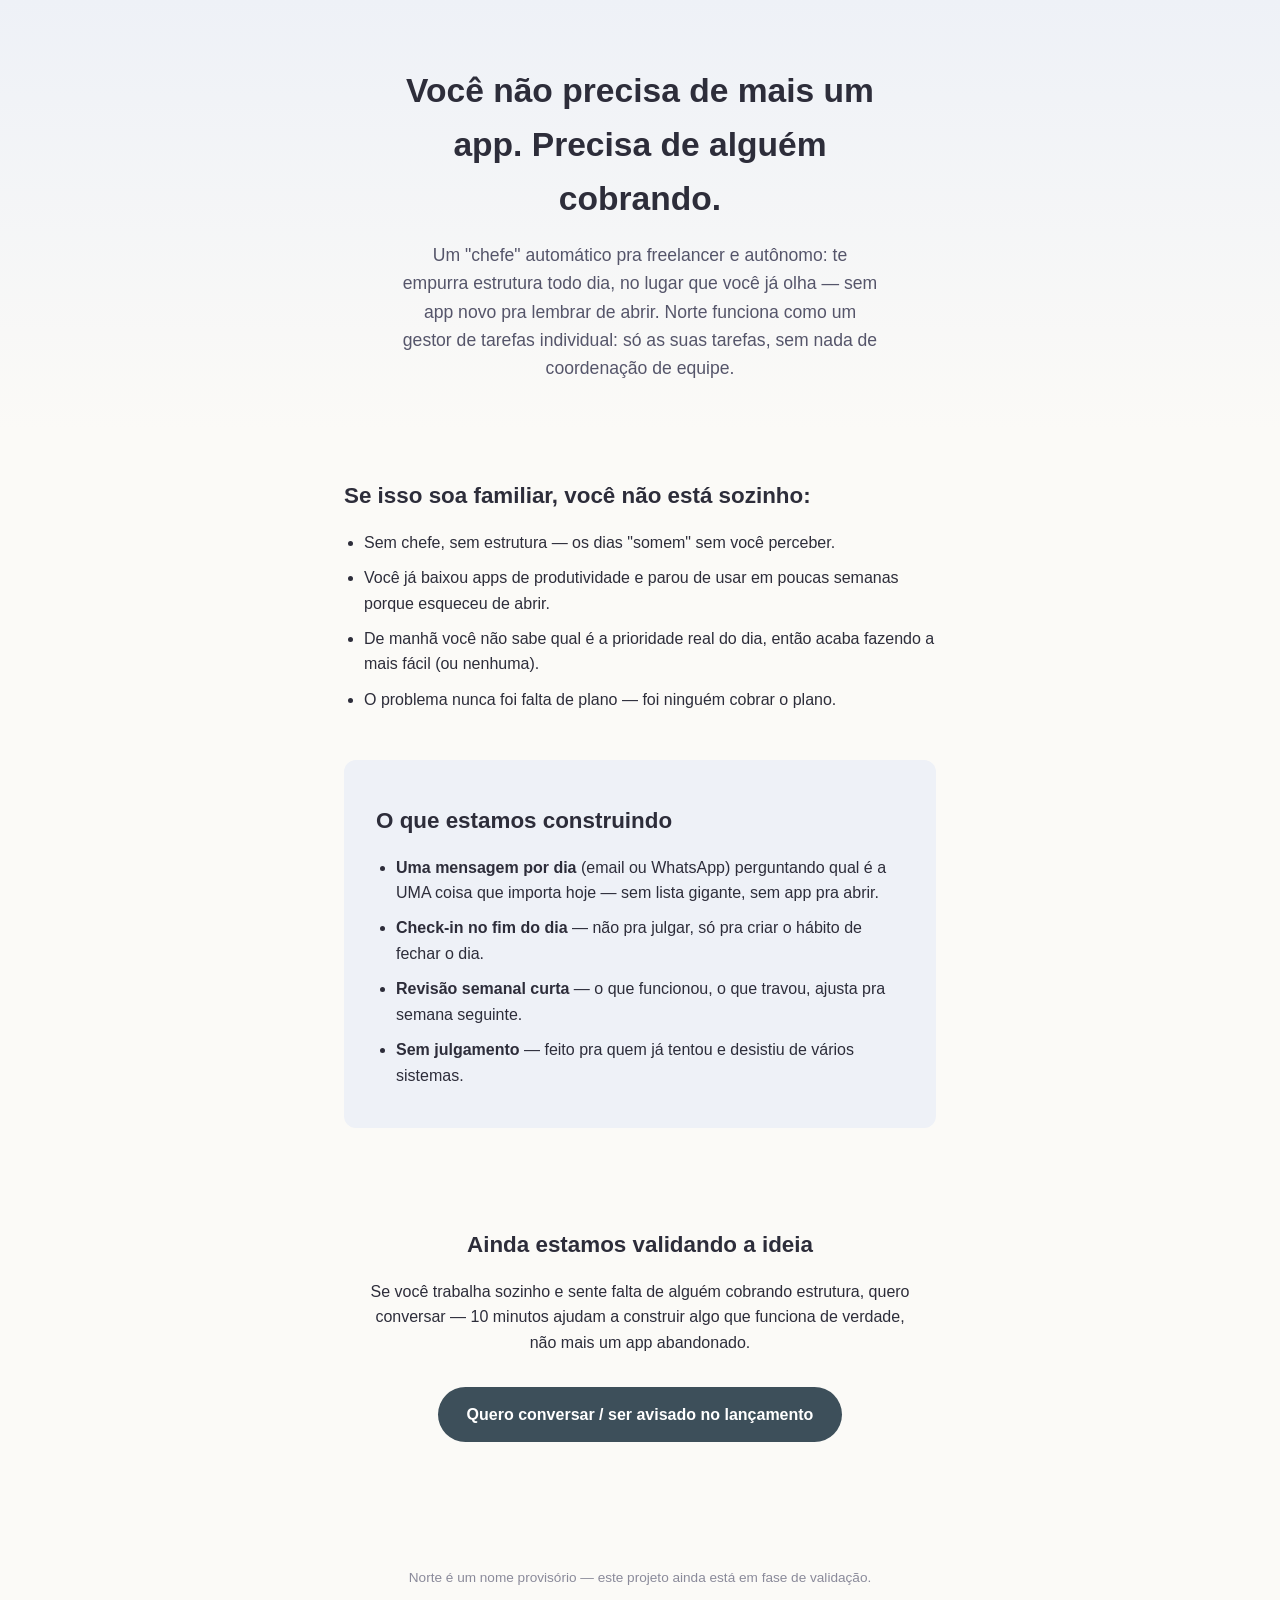
==== produto-funcao-executiva/landing/index.html @ ff8ef8bf "Revert standalone label, explain individual-task-manager framing in copy Per feedback, dropped the s" ====
<!DOCTYPE html>
<html lang="pt-br">
<head>
  <meta charset="UTF-8">
  <meta name="viewport" content="width=device-width, initial-scale=1.0">
  <title>Norte — estrutura diária pra quem trabalha sozinho</title>
  <link rel="stylesheet" href="style.css">
</head>
<body>

  <header>
    <h1>Você não precisa de mais um app. Precisa de alguém cobrando.</h1>
    <p class="subtitulo">
      Um "chefe" automático pra freelancer e autônomo: te empurra estrutura
      todo dia, no lugar que você já olha — sem app novo pra lembrar de abrir.
      Norte funciona como um gestor de tarefas individual: só as suas
      tarefas, sem nada de coordenação de equipe.
    </p>
  </header>

  <main>
    <section class="problema">
      <h2>Se isso soa familiar, você não está sozinho:</h2>
      <ul>
        <li>Sem chefe, sem estrutura — os dias "somem" sem você perceber.</li>
        <li>Você já baixou apps de produtividade e parou de usar em poucas semanas porque esqueceu de abrir.</li>
        <li>De manhã você não sabe qual é a prioridade real do dia, então acaba fazendo a mais fácil (ou nenhuma).</li>
        <li>O problema nunca foi falta de plano — foi ninguém cobrar o plano.</li>
      </ul>
    </section>

    <section class="solucao">
      <h2>O que estamos construindo</h2>
      <ul>
        <li><strong>Uma mensagem por dia</strong> (email ou WhatsApp) perguntando qual é a UMA coisa que importa hoje — sem lista gigante, sem app pra abrir.</li>
        <li><strong>Check-in no fim do dia</strong> — não pra julgar, só pra criar o hábito de fechar o dia.</li>
        <li><strong>Revisão semanal curta</strong> — o que funcionou, o que travou, ajusta pra semana seguinte.</li>
        <li><strong>Sem julgamento</strong> — feito pra quem já tentou e desistiu de vários sistemas.</li>
      </ul>
    </section>

    <section class="cta">
      <h2>Ainda estamos validando a ideia</h2>
      <p>
        Se você trabalha sozinho e sente falta de alguém cobrando estrutura,
        quero conversar — 10 minutos ajudam a construir algo que funciona de
        verdade, não mais um app abandonado.
      </p>
      <a class="botao" href="mailto:jose.augusto450@icloud.com?subject=Quero%20testar%20o%20Norte&body=Oi!%20Isso%20descreve%20meu%20problema%20com%20estrutura%20no%20trabalho...">
        Quero conversar / ser avisado no lançamento
      </a>
    </section>
  </main>

  <footer>
    <p>Norte é um nome provisório — este projeto ainda está em fase de validação.</p>
  </footer>

</body>
</html>
---- produto-funcao-executiva/landing/style.css ----
* {
  box-sizing: border-box;
}

body {
  margin: 0;
  font-family: -apple-system, BlinkMacSystemFont, "Segoe UI", Roboto, sans-serif;
  color: #2d2d3a;
  background-color: #fbfaf7;
  line-height: 1.6;
}

header {
  padding: 4rem 1.5rem 3rem;
  text-align: center;
  background: linear-gradient(180deg, #eef1f7 0%, #fbfaf7 100%);
}

header h1 {
  font-size: 2.1rem;
  max-width: 34rem;
  margin: 0 auto 1rem;
}

.subtitulo {
  max-width: 30rem;
  margin: 0 auto;
  font-size: 1.1rem;
  color: #55556a;
}

main {
  max-width: 40rem;
  margin: 0 auto;
  padding: 0 1.5rem;
}

section {
  margin: 3rem 0;
}

h2 {
  font-size: 1.4rem;
  margin-bottom: 1rem;
}

ul {
  padding-left: 1.25rem;
}

li {
  margin-bottom: 0.6rem;
}

.solucao {
  background-color: #eef1f7;
  padding: 1.5rem 2rem;
  border-radius: 12px;
}

.cta {
  text-align: center;
  padding: 2rem 1rem;
}

.botao {
  display: inline-block;
  margin-top: 1rem;
  padding: 0.9rem 1.8rem;
  background-color: #3d4f5a;
  color: #fff;
  text-decoration: none;
  border-radius: 999px;
  font-weight: 600;
}

.botao:hover {
  background-color: #2d3a44;
}

footer {
  text-align: center;
  padding: 2rem 1.5rem 3rem;
  font-size: 0.85rem;
  color: #8a8a9a;
}
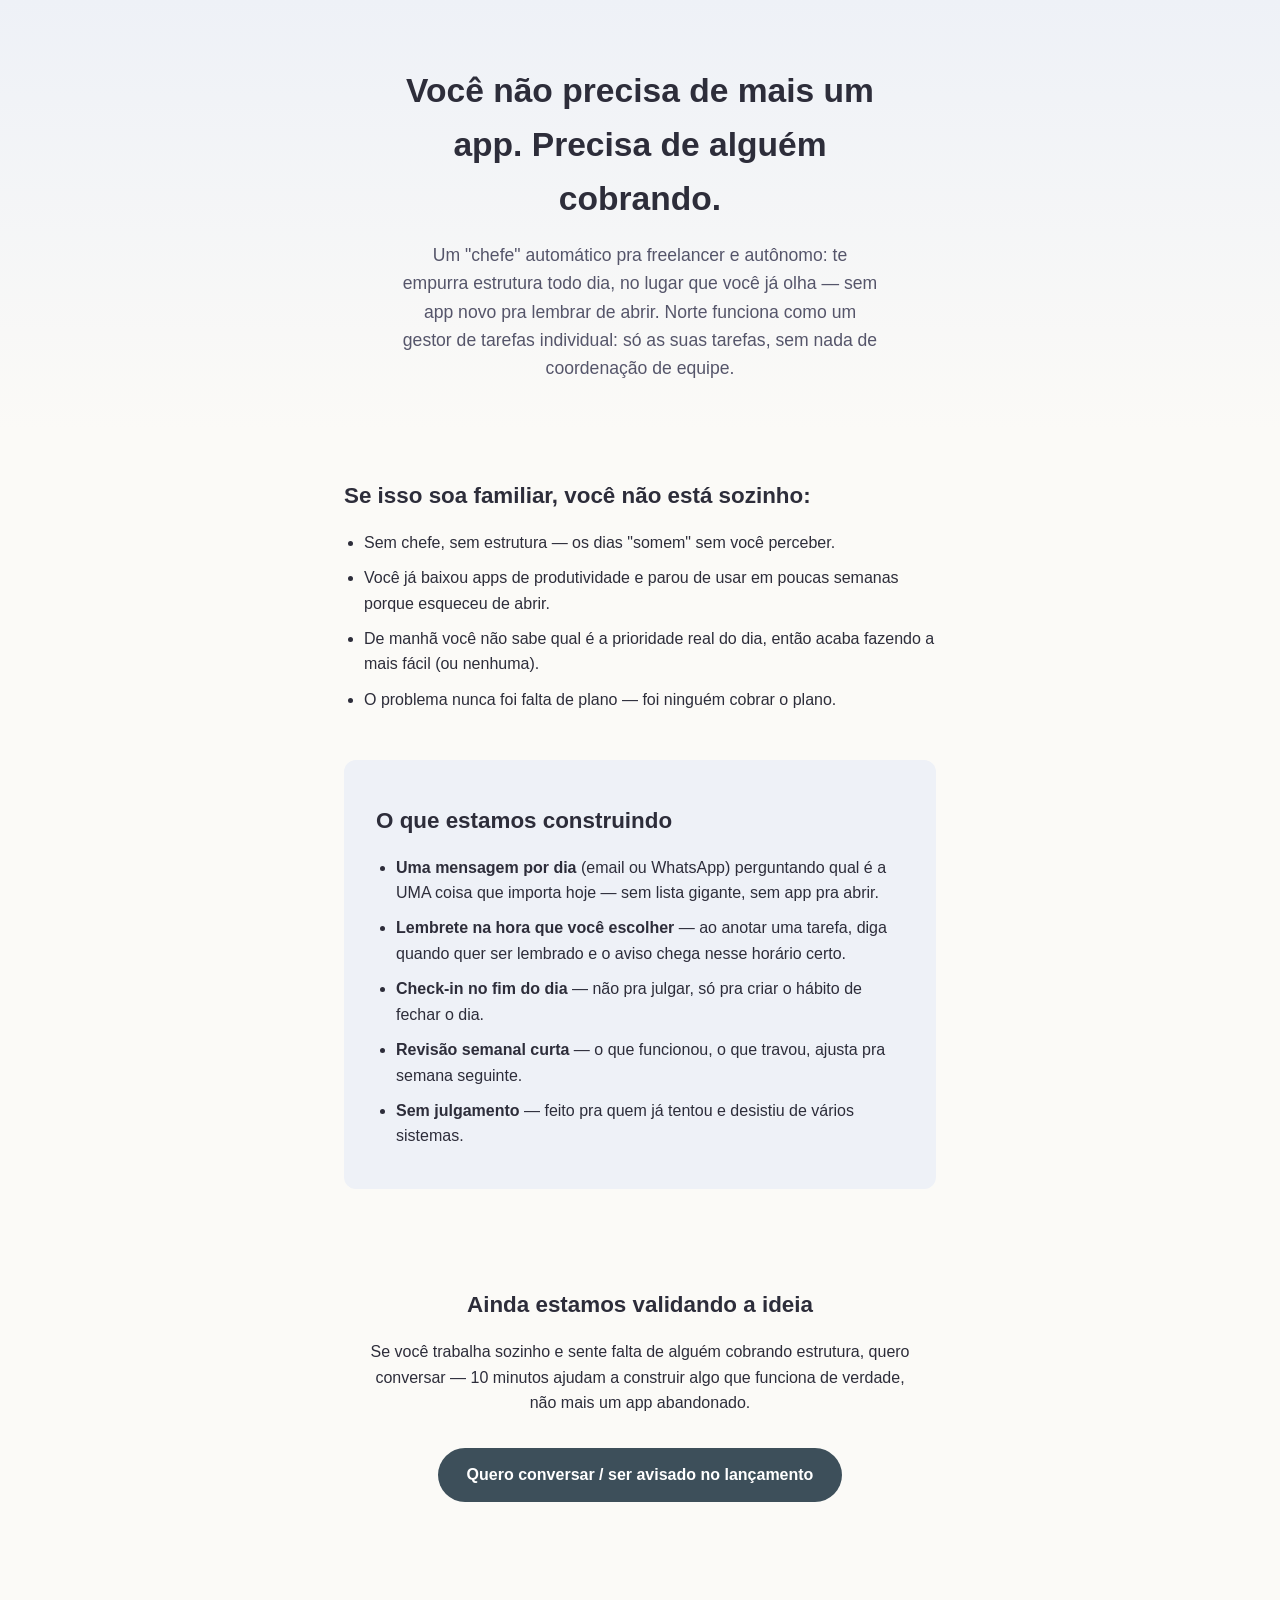
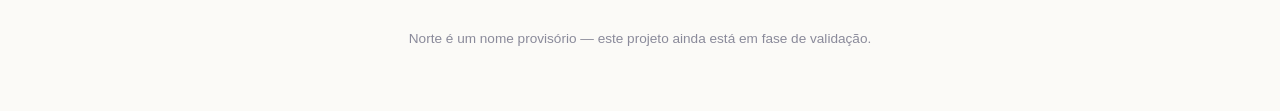
==== commit b3ca06f5: "Add user-defined reminder time per task Co-Authored-By: Claude Sonnet 5 <noreply@anthropic.com>" ====
--- a/produto-funcao-executiva/landing/index.html
+++ b/produto-funcao-executiva/landing/index.html
@@ -33,6 +33,7 @@
       <h2>O que estamos construindo</h2>
       <ul>
         <li><strong>Uma mensagem por dia</strong> (email ou WhatsApp) perguntando qual é a UMA coisa que importa hoje — sem lista gigante, sem app pra abrir.</li>
+        <li><strong>Lembrete na hora que você escolher</strong> — ao anotar uma tarefa, diga quando quer ser lembrado e o aviso chega nesse horário certo.</li>
         <li><strong>Check-in no fim do dia</strong> — não pra julgar, só pra criar o hábito de fechar o dia.</li>
         <li><strong>Revisão semanal curta</strong> — o que funcionou, o que travou, ajusta pra semana seguinte.</li>
         <li><strong>Sem julgamento</strong> — feito pra quem já tentou e desistiu de vários sistemas.</li>
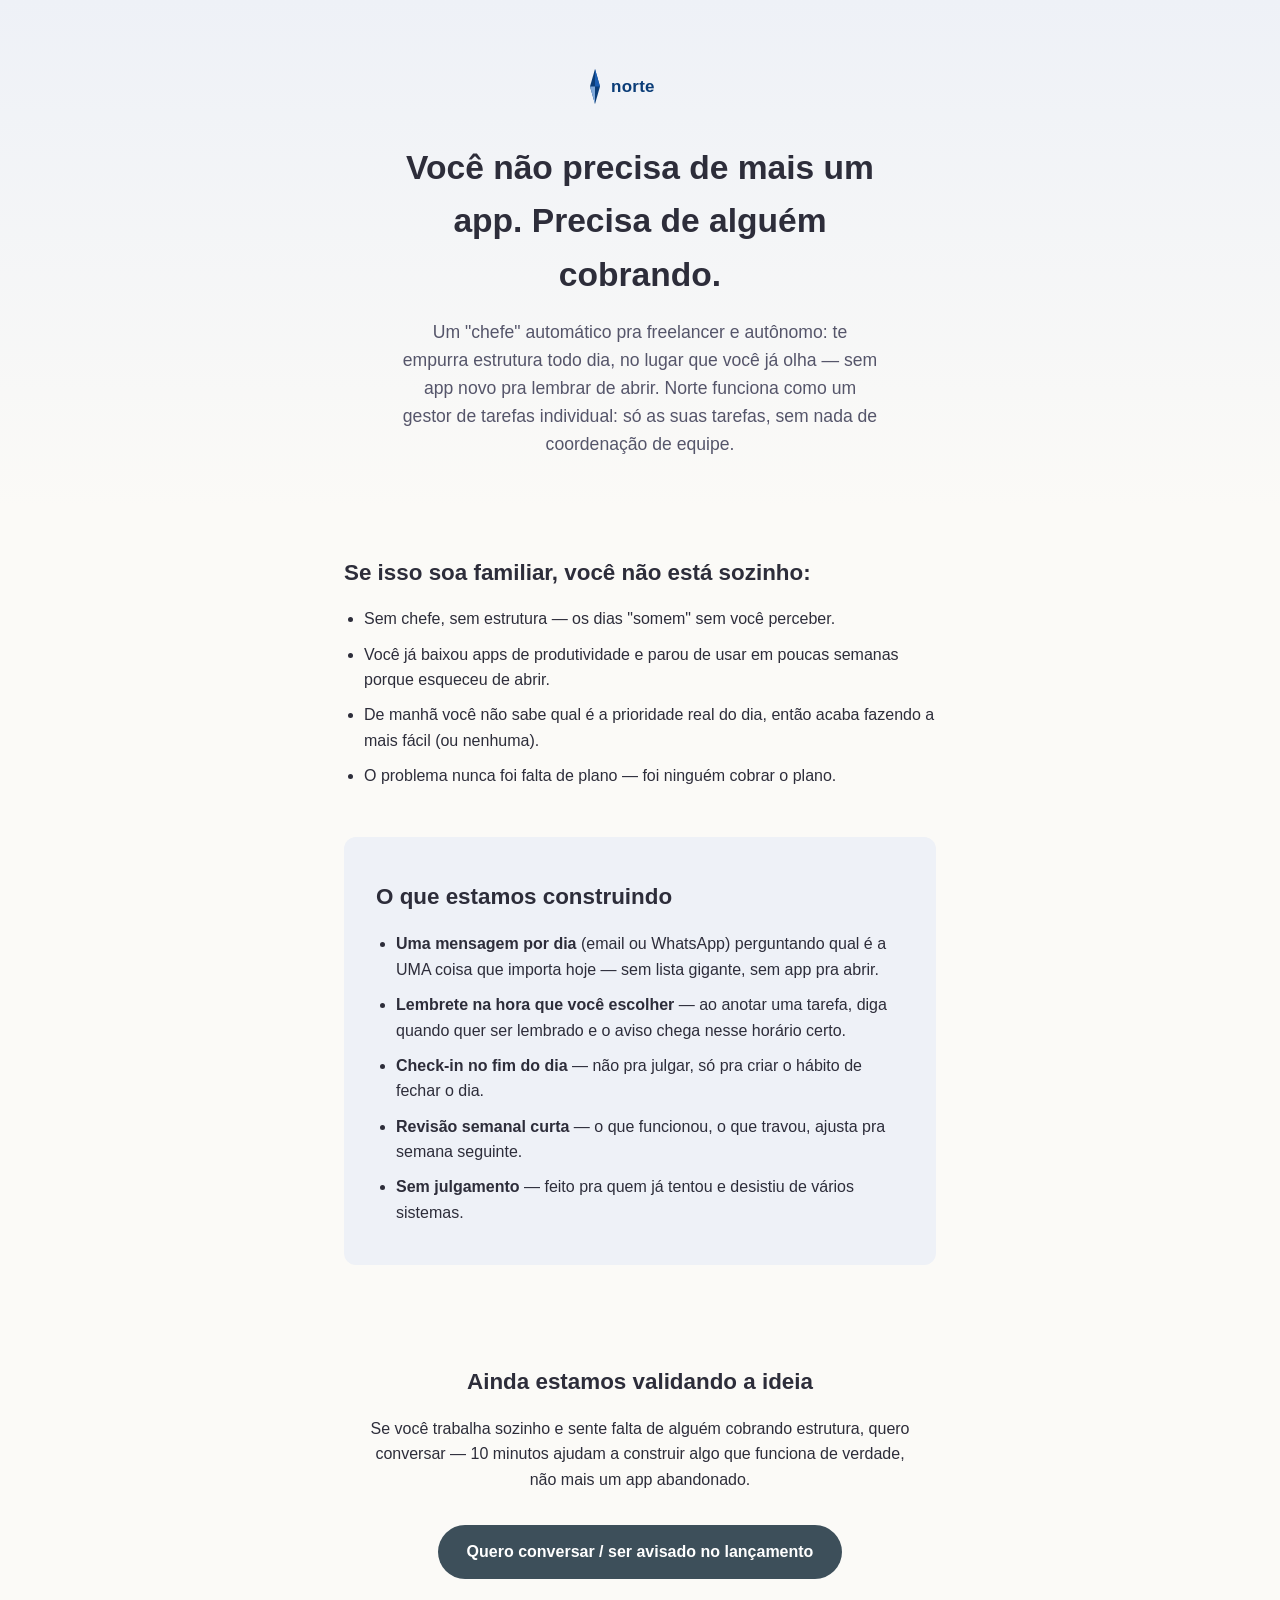
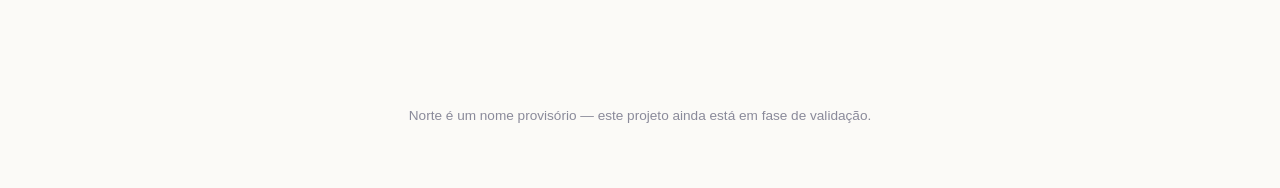
==== commit f6093188: "Add Norte logo (compass needle mark) to both landings Adds the chosen logo option (compass needle + " ====
--- a/produto-funcao-executiva/landing/index.html
+++ b/produto-funcao-executiva/landing/index.html
@@ -9,6 +9,14 @@
 <body>
 
   <header>
+    <div class="logo">
+      <svg width="130" height="45" viewBox="0 0 260 90" xmlns="http://www.w3.org/2000/svg" role="img" aria-label="Norte">
+        <polygon points="40,10 50,45 40,80 30,45" fill="#0b3d78"/>
+        <polygon points="40,10 50,45 40,45" fill="#1a5cb0"/>
+        <polygon points="40,80 30,45 40,45" fill="#7fa8d9"/>
+        <text x="72" y="56" font-family="-apple-system, BlinkMacSystemFont, 'Segoe UI', Roboto, sans-serif" font-size="34" font-weight="700" fill="#0b3d78" letter-spacing="0.5">norte</text>
+      </svg>
+    </div>
     <h1>Você não precisa de mais um app. Precisa de alguém cobrando.</h1>
     <p class="subtitulo">
       Um "chefe" automático pra freelancer e autônomo: te empurra estrutura
--- a/produto-funcao-executiva/landing/style.css
+++ b/produto-funcao-executiva/landing/style.css
@@ -14,6 +14,10 @@
   padding: 4rem 1.5rem 3rem;
   text-align: center;
   background: linear-gradient(180deg, #eef1f7 0%, #fbfaf7 100%);
+}
+
+.logo {
+  margin-bottom: 1.5rem;
 }
 
 header h1 {
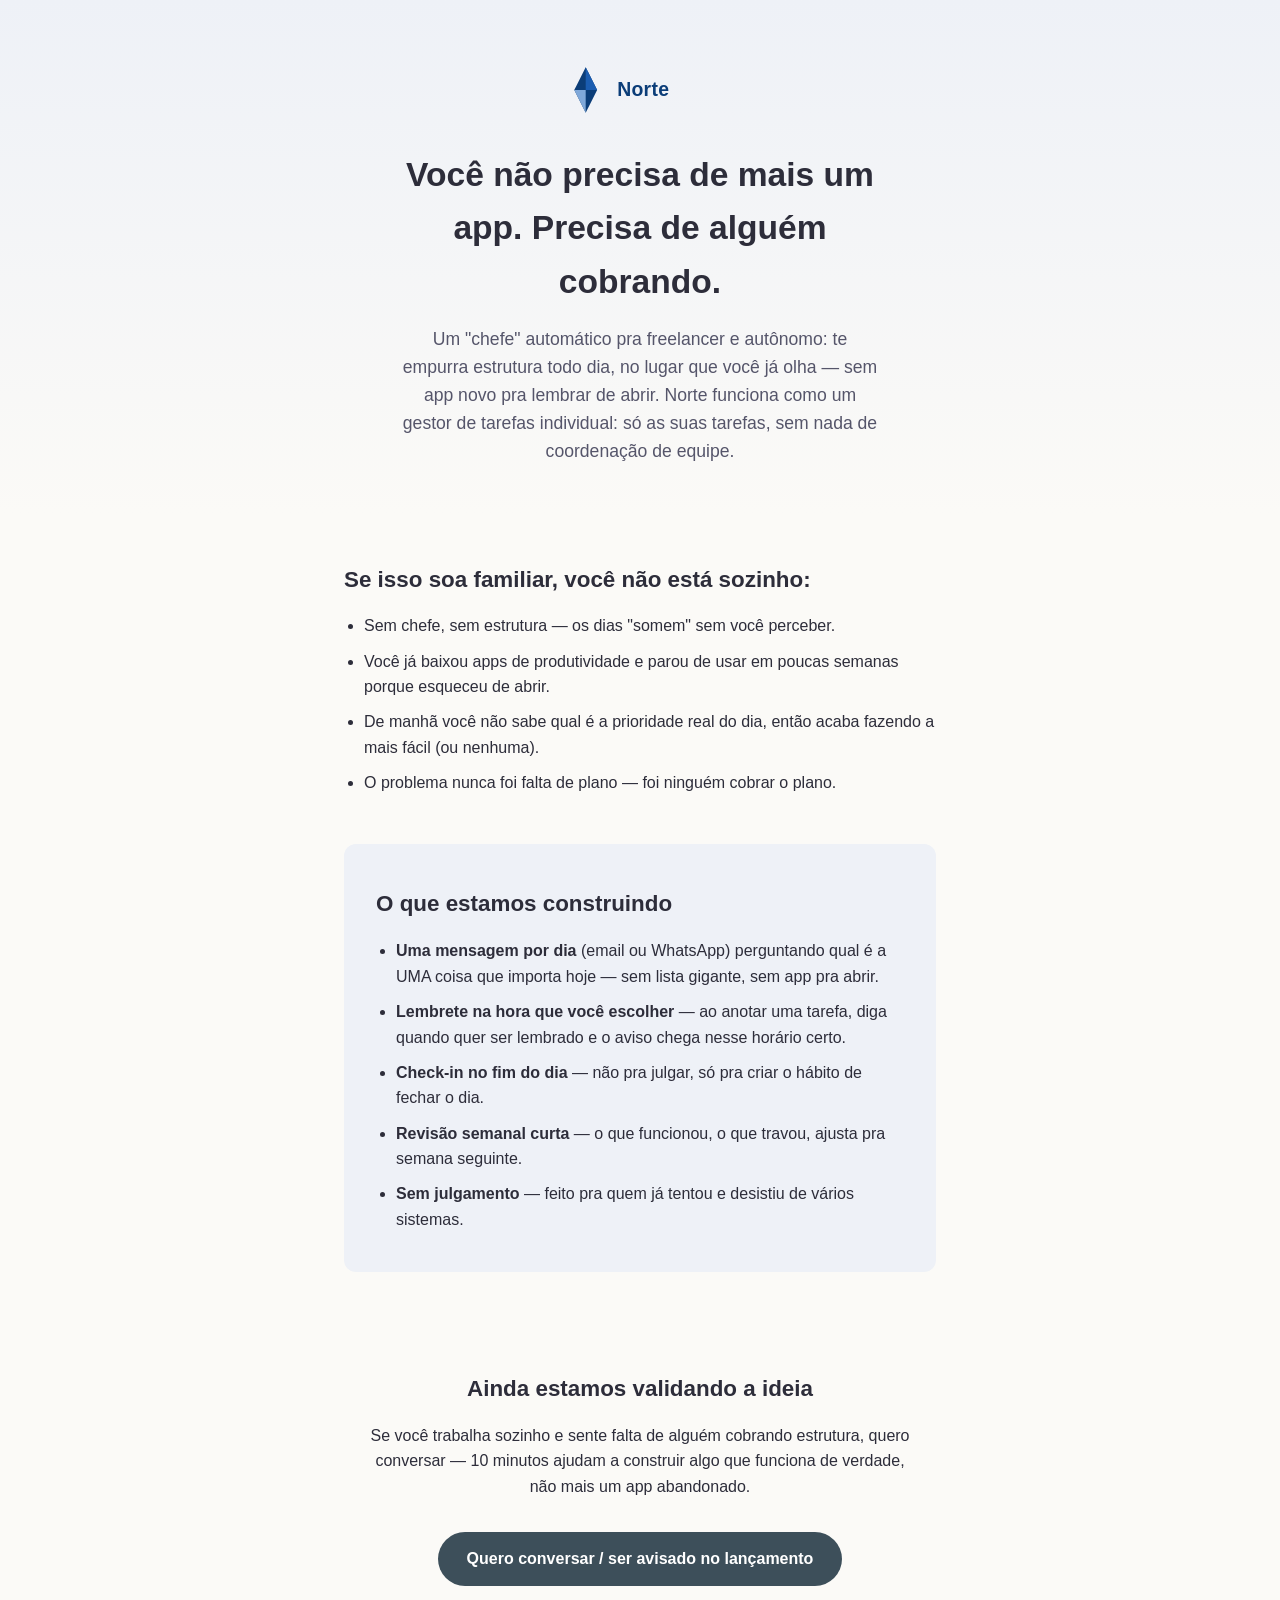
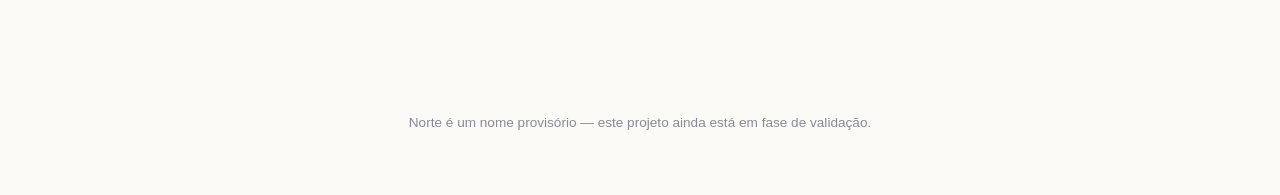
==== commit f4ae61e3: "Enlarge logo symbol and capitalize Norte wordmark Co-Authored-By: Claude Sonnet 5 <noreply@anthropic" ====
--- a/produto-funcao-executiva/landing/index.html
+++ b/produto-funcao-executiva/landing/index.html
@@ -10,11 +10,11 @@
 
   <header>
     <div class="logo">
-      <svg width="130" height="45" viewBox="0 0 260 90" xmlns="http://www.w3.org/2000/svg" role="img" aria-label="Norte">
-        <polygon points="40,10 50,45 40,80 30,45" fill="#0b3d78"/>
-        <polygon points="40,10 50,45 40,45" fill="#1a5cb0"/>
-        <polygon points="40,80 30,45 40,45" fill="#7fa8d9"/>
-        <text x="72" y="56" font-family="-apple-system, BlinkMacSystemFont, 'Segoe UI', Roboto, sans-serif" font-size="34" font-weight="700" fill="#0b3d78" letter-spacing="0.5">norte</text>
+      <svg width="160" height="52" viewBox="0 0 280 90" xmlns="http://www.w3.org/2000/svg" role="img" aria-label="Norte">
+        <polygon points="45,5 65,45 45,85 25,45" fill="#0b3d78"/>
+        <polygon points="45,5 65,45 45,45" fill="#1a5cb0"/>
+        <polygon points="45,85 25,45 45,45" fill="#7fa8d9"/>
+        <text x="100" y="56" font-family="-apple-system, BlinkMacSystemFont, 'Segoe UI', Roboto, sans-serif" font-size="34" font-weight="700" fill="#0b3d78" letter-spacing="0.5">Norte</text>
       </svg>
     </div>
     <h1>Você não precisa de mais um app. Precisa de alguém cobrando.</h1>
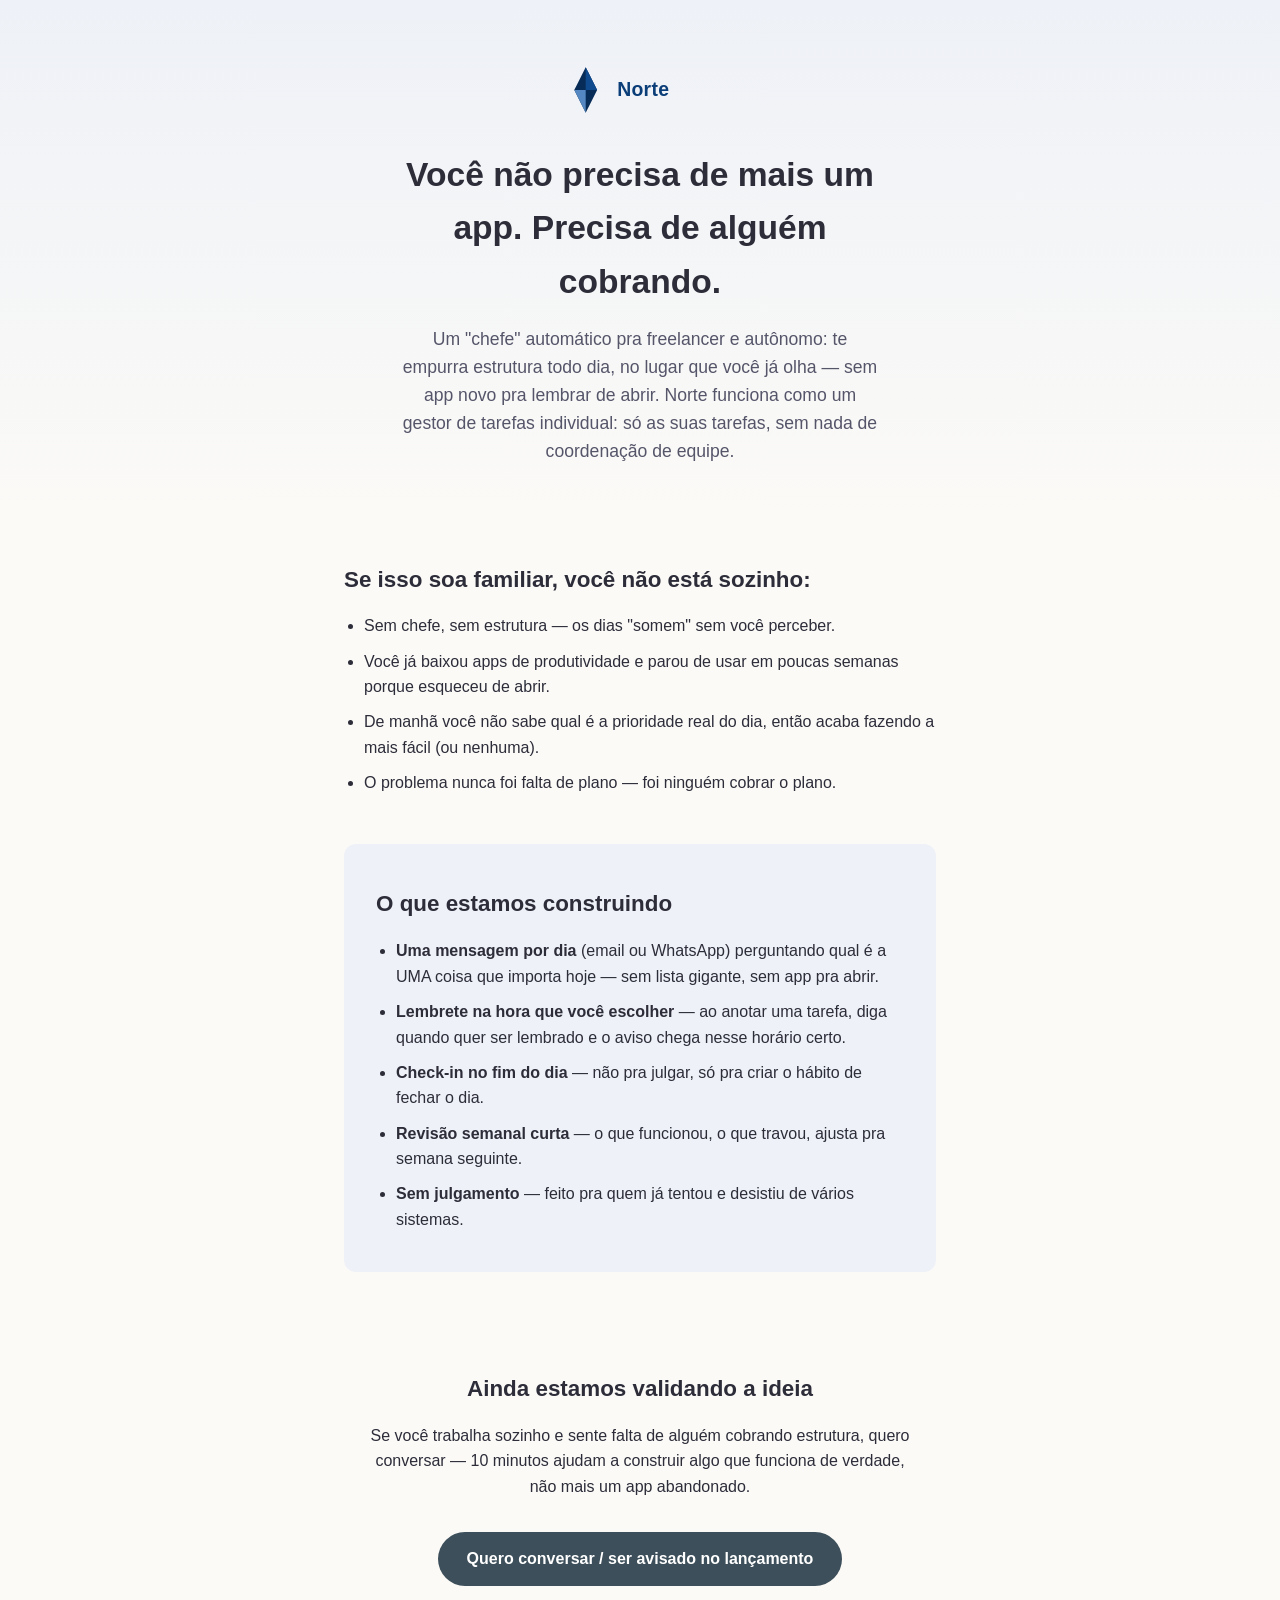
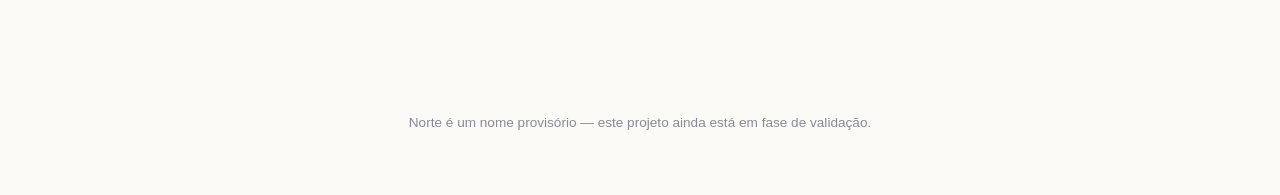
==== commit e5305d0b: "Darken logo symbol blue tones Co-Authored-By: Claude Sonnet 5 <noreply@anthropic.com>" ====
--- a/produto-funcao-executiva/landing/index.html
+++ b/produto-funcao-executiva/landing/index.html
@@ -11,9 +11,9 @@
   <header>
     <div class="logo">
       <svg width="160" height="52" viewBox="0 0 280 90" xmlns="http://www.w3.org/2000/svg" role="img" aria-label="Norte">
-        <polygon points="45,5 65,45 45,85 25,45" fill="#0b3d78"/>
-        <polygon points="45,5 65,45 45,45" fill="#1a5cb0"/>
-        <polygon points="45,85 25,45 45,45" fill="#7fa8d9"/>
+        <polygon points="45,5 65,45 45,85 25,45" fill="#082c58"/>
+        <polygon points="45,5 65,45 45,45" fill="#0f4a8f"/>
+        <polygon points="45,85 25,45 45,45" fill="#5588c2"/>
         <text x="100" y="56" font-family="-apple-system, BlinkMacSystemFont, 'Segoe UI', Roboto, sans-serif" font-size="34" font-weight="700" fill="#0b3d78" letter-spacing="0.5">Norte</text>
       </svg>
     </div>
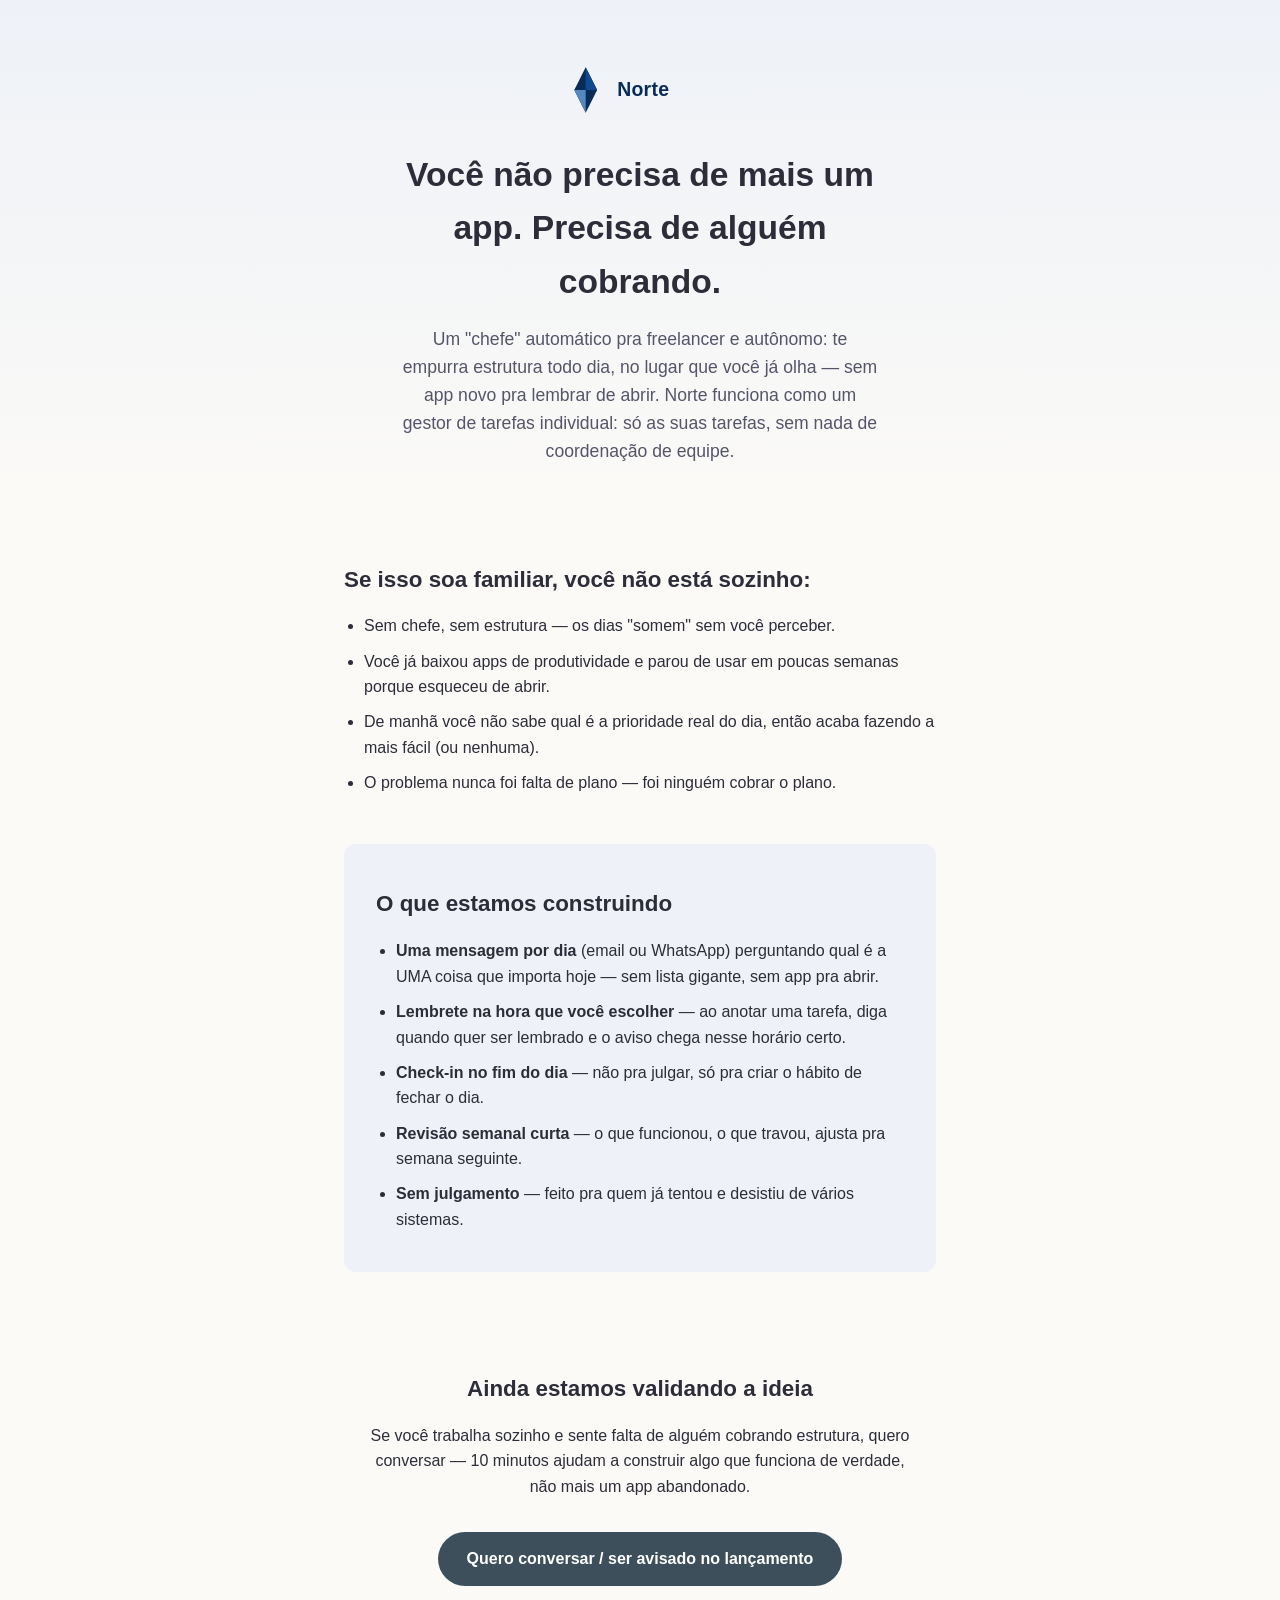
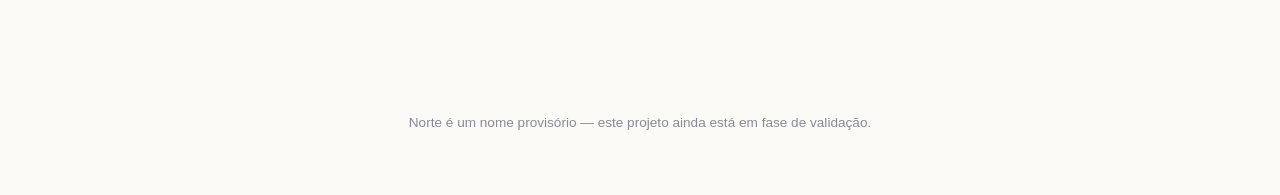
==== commit 232ec715: "Darken Norte wordmark color Co-Authored-By: Claude Sonnet 5 <noreply@anthropic.com>" ====
--- a/produto-funcao-executiva/landing/index.html
+++ b/produto-funcao-executiva/landing/index.html
@@ -14,7 +14,7 @@
         <polygon points="45,5 65,45 45,85 25,45" fill="#082c58"/>
         <polygon points="45,5 65,45 45,45" fill="#0f4a8f"/>
         <polygon points="45,85 25,45 45,45" fill="#5588c2"/>
-        <text x="100" y="56" font-family="-apple-system, BlinkMacSystemFont, 'Segoe UI', Roboto, sans-serif" font-size="34" font-weight="700" fill="#0b3d78" letter-spacing="0.5">Norte</text>
+        <text x="100" y="56" font-family="-apple-system, BlinkMacSystemFont, 'Segoe UI', Roboto, sans-serif" font-size="34" font-weight="700" fill="#082c58" letter-spacing="0.5">Norte</text>
       </svg>
     </div>
     <h1>Você não precisa de mais um app. Precisa de alguém cobrando.</h1>
